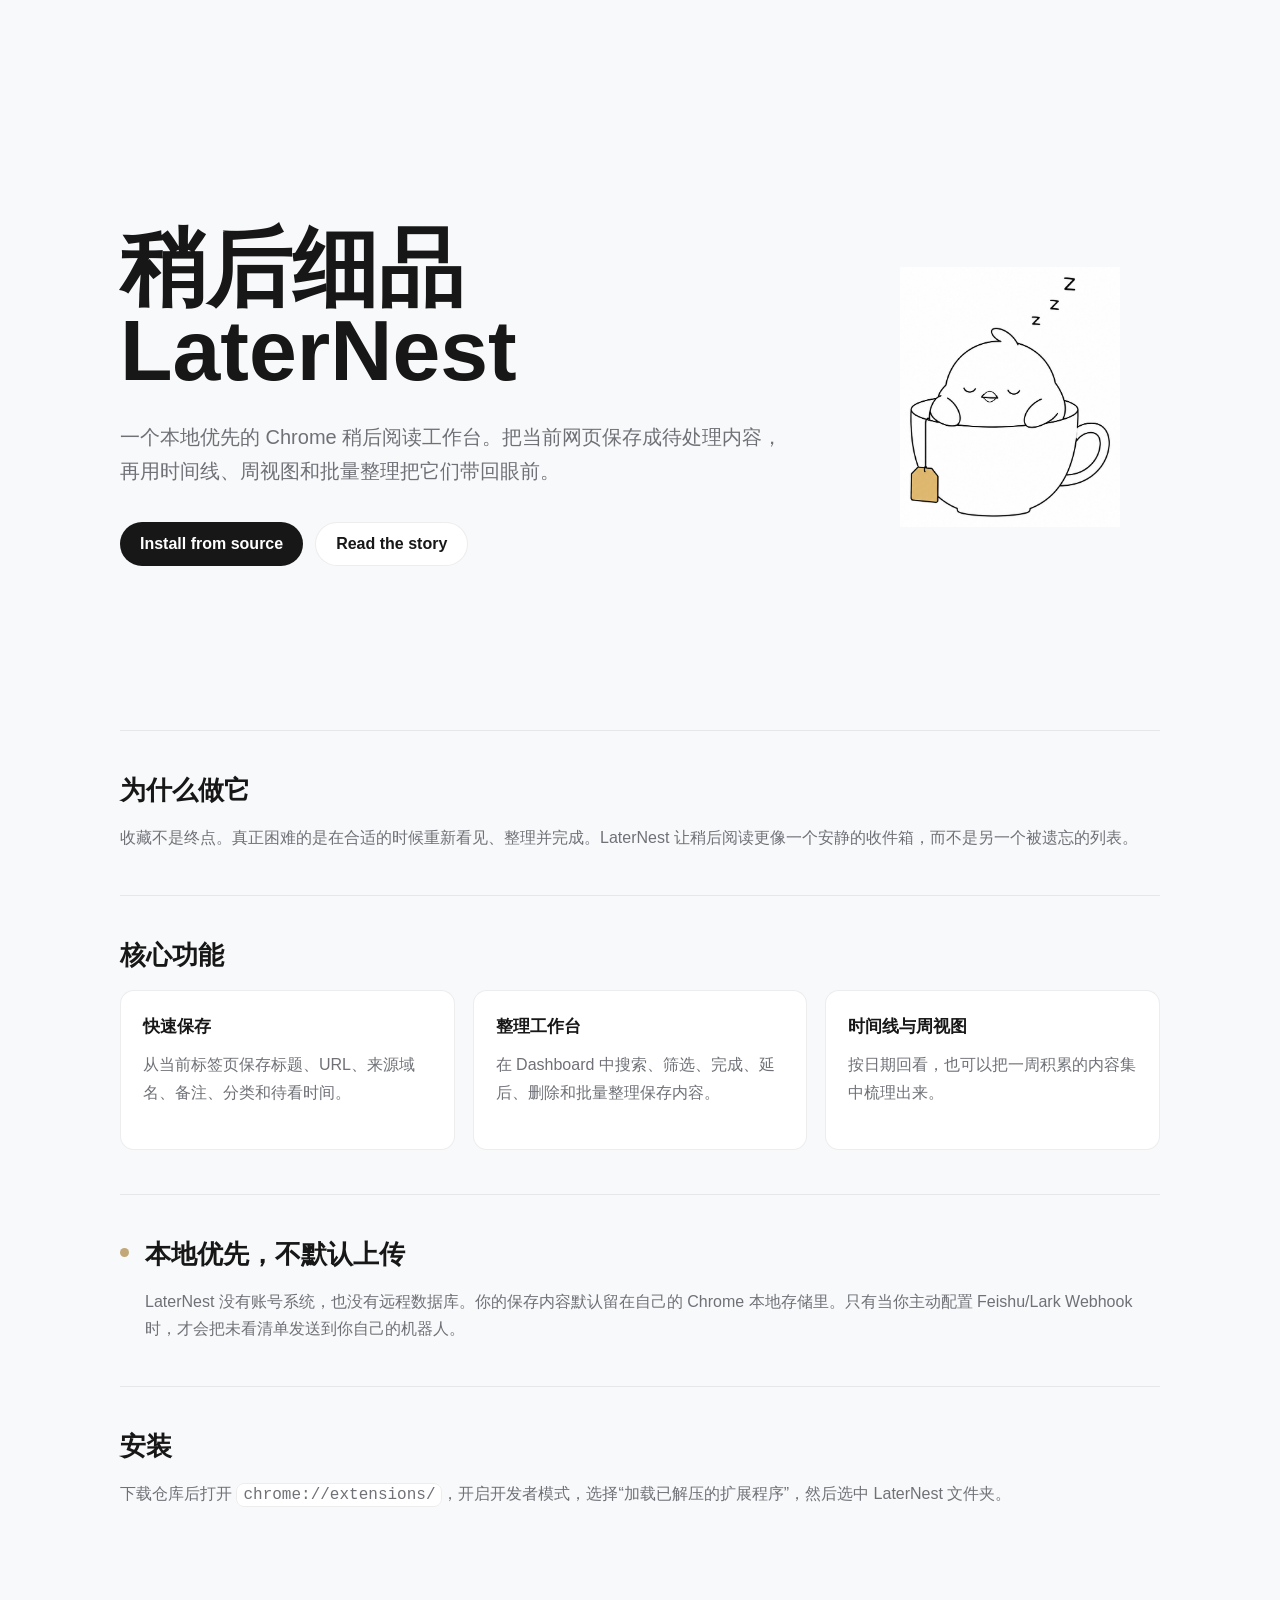
==== docs/index.html @ bf39b500 "Publish LaterNest" ====
<!doctype html>
<html lang="zh-CN">
  <head>
    <meta charset="utf-8">
    <meta name="viewport" content="width=device-width, initial-scale=1">
    <title>LaterNest | 稍后细品</title>
    <style>
      :root {
        --bg: #f8f9fa;
        --surface: #ffffff;
        --ink: #171717;
        --muted: #6f7177;
        --gold: #c2a878;
        --line: rgba(0, 0, 0, 0.07);
      }

      * {
        box-sizing: border-box;
      }

      body {
        margin: 0;
        background: var(--bg);
        color: var(--ink);
        font: 16px/1.7 -apple-system, BlinkMacSystemFont, "Segoe UI", "PingFang SC", sans-serif;
        letter-spacing: 0;
      }

      main {
        width: min(1040px, calc(100% - 40px));
        margin: 0 auto;
        padding: 64px 0 72px;
      }

      .hero {
        display: grid;
        grid-template-columns: minmax(0, 1fr) 300px;
        gap: 56px;
        align-items: center;
        min-height: 74vh;
      }

      .logo {
        width: 220px;
        height: auto;
        display: block;
        margin: 0 auto;
      }

      h1 {
        margin: 0;
        font-size: clamp(44px, 7vw, 86px);
        line-height: 0.95;
        letter-spacing: 0;
      }

      .lead {
        max-width: 680px;
        margin: 28px 0 0;
        color: var(--muted);
        font-size: 20px;
      }

      .actions {
        display: flex;
        flex-wrap: wrap;
        gap: 12px;
        margin-top: 34px;
      }

      a.button {
        display: inline-flex;
        align-items: center;
        justify-content: center;
        min-height: 44px;
        border-radius: 999px;
        padding: 0 20px;
        background: var(--ink);
        color: #fff;
        font-weight: 750;
        text-decoration: none;
      }

      a.button.secondary {
        border: 1px solid var(--line);
        background: var(--surface);
        color: var(--ink);
      }

      .section {
        border-top: 1px solid var(--line);
        padding: 44px 0;
      }

      h2 {
        margin: 0 0 18px;
        font-size: 26px;
        line-height: 1.2;
      }

      .grid {
        display: grid;
        grid-template-columns: repeat(3, minmax(0, 1fr));
        gap: 18px;
      }

      .feature {
        min-height: 160px;
        border: 1px solid var(--line);
        border-radius: 14px;
        background: var(--surface);
        padding: 22px;
      }

      .feature strong {
        display: block;
        margin-bottom: 10px;
        font-size: 17px;
      }

      .feature p,
      .section p {
        margin: 0;
        color: var(--muted);
      }

      .privacy {
        display: grid;
        grid-template-columns: 9px minmax(0, 1fr);
        gap: 16px;
      }

      .dot {
        width: 9px;
        height: 9px;
        border-radius: 50%;
        background: var(--gold);
        margin-top: 9px;
      }

      code {
        border: 1px solid var(--line);
        border-radius: 8px;
        background: var(--surface);
        padding: 2px 6px;
      }

      @media (max-width: 760px) {
        main {
          width: min(100% - 28px, 1040px);
          padding-top: 36px;
        }

        .hero,
        .grid {
          grid-template-columns: 1fr;
        }

        .hero {
          min-height: auto;
          gap: 30px;
        }

        .logo {
          width: 150px;
          margin: 0;
        }
      }
    </style>
  </head>
  <body>
    <main>
      <section class="hero">
        <div>
          <h1>稍后细品<br>LaterNest</h1>
          <p class="lead">一个本地优先的 Chrome 稍后阅读工作台。把当前网页保存成待处理内容，再用时间线、周视图和批量整理把它们带回眼前。</p>
          <div class="actions">
            <a class="button" href="#install">Install from source</a>
            <a class="button secondary" href="product-introduction.md">Read the story</a>
          </div>
        </div>
        <img class="logo" src="assets/laternest-logo.png" alt="LaterNest logo">
      </section>

      <section class="section" id="install">
        <h2>为什么做它</h2>
        <p>收藏不是终点。真正困难的是在合适的时候重新看见、整理并完成。LaterNest 让稍后阅读更像一个安静的收件箱，而不是另一个被遗忘的列表。</p>
      </section>

      <section class="section">
        <h2>核心功能</h2>
        <div class="grid">
          <article class="feature">
            <strong>快速保存</strong>
            <p>从当前标签页保存标题、URL、来源域名、备注、分类和待看时间。</p>
          </article>
          <article class="feature">
            <strong>整理工作台</strong>
            <p>在 Dashboard 中搜索、筛选、完成、延后、删除和批量整理保存内容。</p>
          </article>
          <article class="feature">
            <strong>时间线与周视图</strong>
            <p>按日期回看，也可以把一周积累的内容集中梳理出来。</p>
          </article>
        </div>
      </section>

      <section class="section privacy">
        <span class="dot" aria-hidden="true"></span>
        <div>
          <h2>本地优先，不默认上传</h2>
          <p>LaterNest 没有账号系统，也没有远程数据库。你的保存内容默认留在自己的 Chrome 本地存储里。只有当你主动配置 Feishu/Lark Webhook 时，才会把未看清单发送到你自己的机器人。</p>
        </div>
      </section>

      <section class="section">
        <h2>安装</h2>
        <p>下载仓库后打开 <code>chrome://extensions/</code>，开启开发者模式，选择“加载已解压的扩展程序”，然后选中 LaterNest 文件夹。</p>
      </section>
    </main>
  </body>
</html>
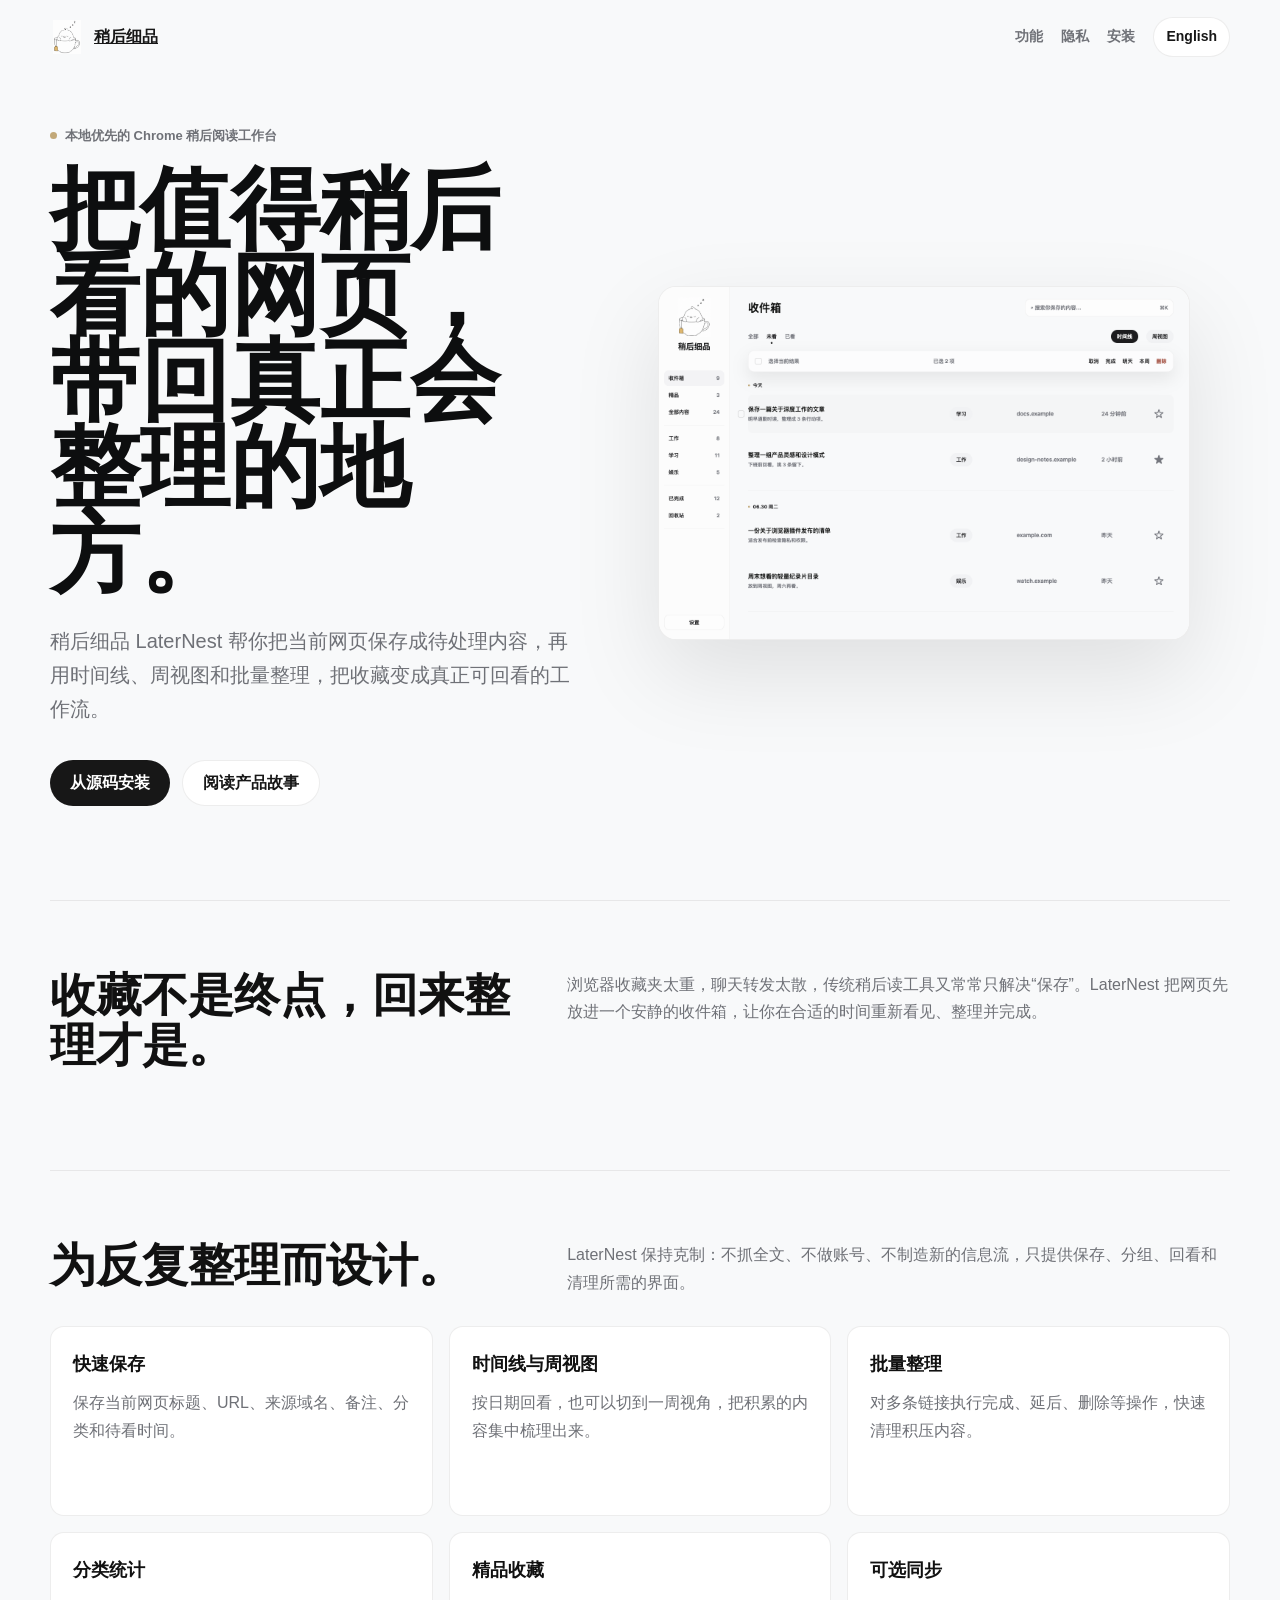
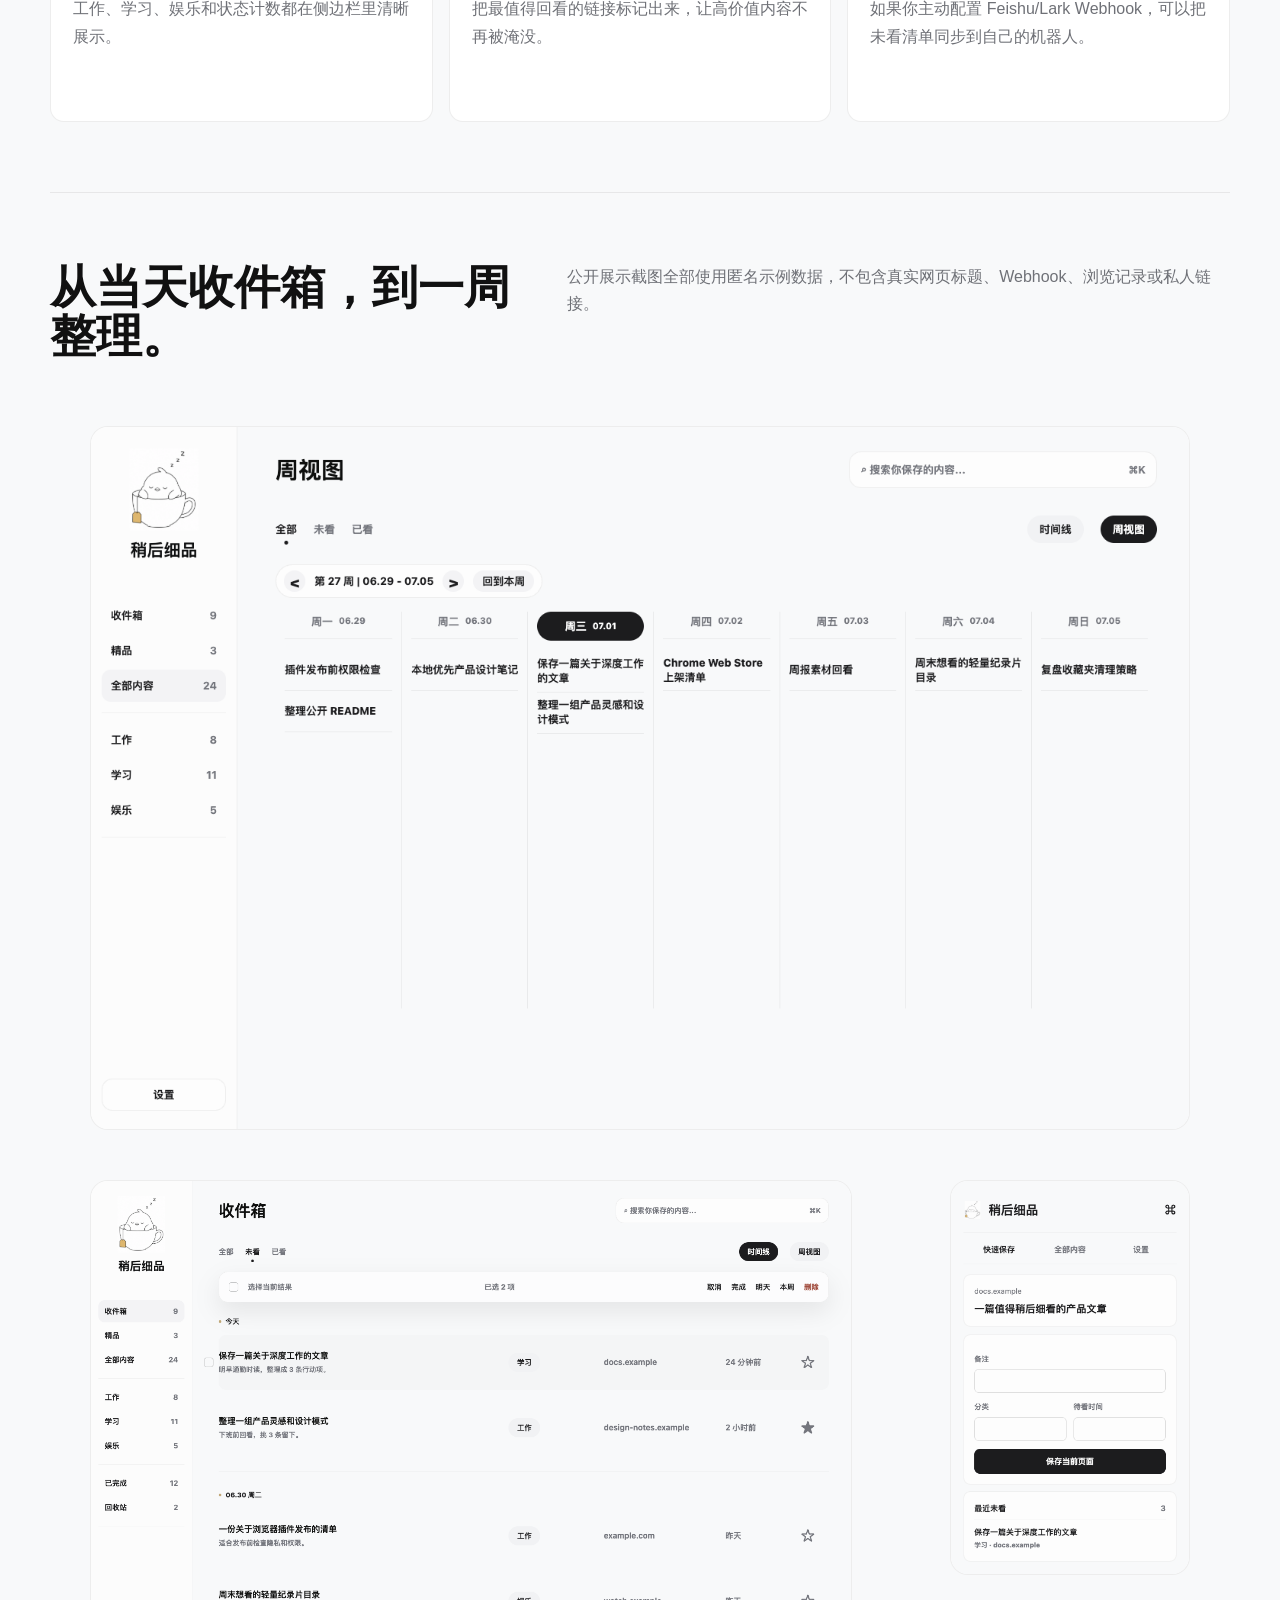
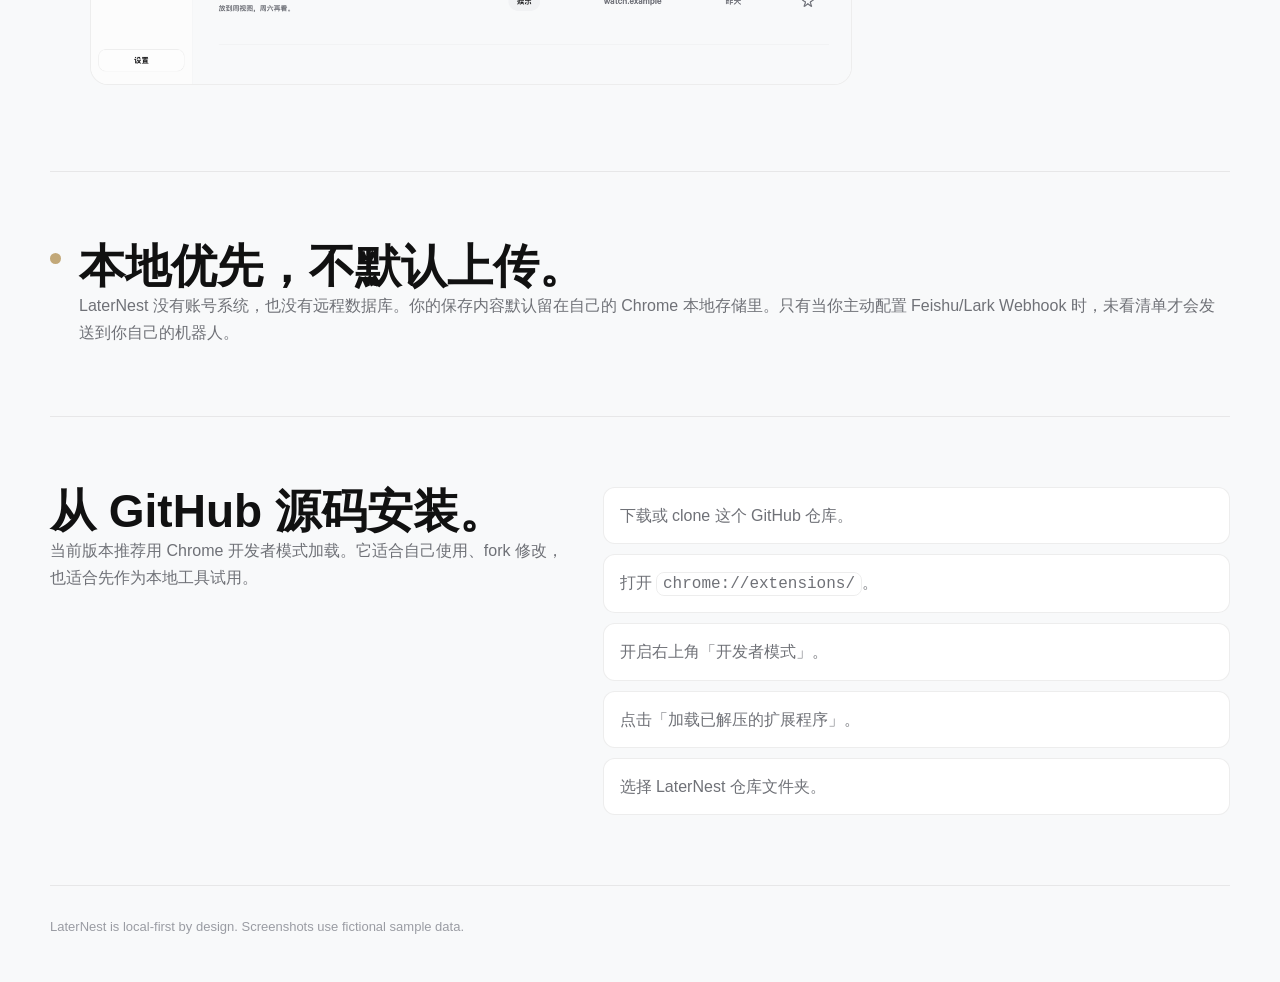
==== commit 0be4984d: "Rename visible brand to Chinese" ====
--- a/docs/index.html
+++ b/docs/index.html
@@ -3,19 +3,25 @@
   <head>
     <meta charset="utf-8">
     <meta name="viewport" content="width=device-width, initial-scale=1">
-    <title>LaterNest | 稍后细品</title>
+    <title>稍后细品 LaterNest | 本地优先的网页稍后阅读工作台</title>
     <style>
       :root {
         --bg: #f8f9fa;
         --surface: #ffffff;
         --ink: #171717;
         --muted: #6f7177;
+        --faint: #9a9ca3;
         --gold: #c2a878;
         --line: rgba(0, 0, 0, 0.07);
+        --soft: #f1f2f4;
       }
 
       * {
         box-sizing: border-box;
+      }
+
+      html {
+        scroll-behavior: smooth;
       }
 
       body {
@@ -26,36 +32,93 @@
         letter-spacing: 0;
       }
 
-      main {
-        width: min(1040px, calc(100% - 40px));
+      a {
+        color: inherit;
+      }
+
+      .page {
+        width: min(1180px, calc(100% - 40px));
         margin: 0 auto;
-        padding: 64px 0 72px;
+      }
+
+      .topbar {
+        display: flex;
+        align-items: center;
+        justify-content: space-between;
+        min-height: 74px;
+      }
+
+      .brand {
+        display: inline-flex;
+        align-items: center;
+        gap: 10px;
+        font-weight: 850;
+      }
+
+      .brand img {
+        width: 34px;
+        height: 34px;
+        object-fit: contain;
+      }
+
+      .nav {
+        display: inline-flex;
+        align-items: center;
+        gap: 18px;
+        color: var(--muted);
+        font-size: 14px;
+        font-weight: 750;
+      }
+
+      .nav a {
+        text-decoration: none;
+      }
+
+      .lang {
+        border: 1px solid var(--line);
+        border-radius: 999px;
+        background: var(--surface);
+        padding: 7px 12px;
+        color: var(--ink);
       }
 
       .hero {
         display: grid;
-        grid-template-columns: minmax(0, 1fr) 300px;
-        gap: 56px;
-        align-items: center;
-        min-height: 74vh;
-      }
-
-      .logo {
-        width: 220px;
-        height: auto;
-        display: block;
-        margin: 0 auto;
+        grid-template-columns: minmax(0, 0.92fr) minmax(360px, 1.08fr);
+        gap: 46px;
+        align-items: center;
+        min-height: calc(100vh - 74px);
+        padding: 24px 0 72px;
+      }
+
+      .eyebrow {
+        display: inline-flex;
+        align-items: center;
+        gap: 8px;
+        color: var(--muted);
+        font-size: 13px;
+        font-weight: 800;
+      }
+
+      .eyebrow::before {
+        content: "";
+        width: 7px;
+        height: 7px;
+        border-radius: 50%;
+        background: var(--gold);
       }
 
       h1 {
-        margin: 0;
-        font-size: clamp(44px, 7vw, 86px);
-        line-height: 0.95;
+        max-width: 720px;
+        margin: 18px 0 0;
+        color: #0d0e0f;
+        font-size: clamp(46px, 7vw, 92px);
+        line-height: 0.96;
         letter-spacing: 0;
       }
 
       .lead {
-        max-width: 680px;
+        max-width: 640px;
         margin: 28px 0 0;
         color: var(--muted);
         font-size: 20px;
@@ -68,44 +131,74 @@
         margin-top: 34px;
       }
 
-      a.button {
+      .button {
         display: inline-flex;
         align-items: center;
         justify-content: center;
-        min-height: 44px;
+        min-height: 46px;
         border-radius: 999px;
         padding: 0 20px;
         background: var(--ink);
         color: #fff;
-        font-weight: 750;
+        font-weight: 800;
         text-decoration: none;
       }
 
-      a.button.secondary {
+      .button.secondary {
         border: 1px solid var(--line);
         background: var(--surface);
         color: var(--ink);
+      }
+
+      .hero-shot {
+        overflow: hidden;
+        border: 1px solid var(--line);
+        border-radius: 18px;
+        background: var(--surface);
+        box-shadow: 0 34px 90px rgba(0, 0, 0, 0.1);
+      }
+
+      .hero-shot img {
+        display: block;
+        width: 100%;
       }
 
       .section {
         border-top: 1px solid var(--line);
-        padding: 44px 0;
+        padding: 70px 0;
+      }
+
+      .section-header {
+        display: grid;
+        grid-template-columns: minmax(0, 0.72fr) minmax(0, 1fr);
+        gap: 40px;
+        margin-bottom: 30px;
       }
 
       h2 {
-        margin: 0 0 18px;
-        font-size: 26px;
-        line-height: 1.2;
-      }
-
-      .grid {
+        margin: 0;
+        color: #111;
+        font-size: clamp(28px, 4vw, 46px);
+        line-height: 1.08;
+        letter-spacing: 0;
+      }
+
+      .section-header p,
+      .feature p,
+      .privacy p,
+      .install p {
+        margin: 0;
+        color: var(--muted);
+      }
+
+      .feature-grid {
         display: grid;
         grid-template-columns: repeat(3, minmax(0, 1fr));
-        gap: 18px;
+        gap: 16px;
       }
 
       .feature {
-        min-height: 160px;
+        min-height: 190px;
         border: 1px solid var(--line);
         border-radius: 14px;
         background: var(--surface);
@@ -115,27 +208,69 @@
       .feature strong {
         display: block;
         margin-bottom: 10px;
-        font-size: 17px;
-      }
-
-      .feature p,
-      .section p {
-        margin: 0;
-        color: var(--muted);
+        color: #111;
+        font-size: 18px;
+      }
+
+      .showcase {
+        display: grid;
+        gap: 18px;
+      }
+
+      .screenshot {
+        overflow: hidden;
+        border: 1px solid var(--line);
+        border-radius: 18px;
+        background: var(--surface);
+      }
+
+      .screenshot img {
+        display: block;
+        width: 100%;
+      }
+
+      .screenshot-row {
+        display: grid;
+        grid-template-columns: 1fr 0.38fr;
+        gap: 18px;
+        align-items: start;
       }
 
       .privacy {
         display: grid;
-        grid-template-columns: 9px minmax(0, 1fr);
-        gap: 16px;
-      }
-
-      .dot {
-        width: 9px;
-        height: 9px;
+        grid-template-columns: 11px minmax(0, 1fr);
+        gap: 18px;
+      }
+
+      .privacy-dot {
+        width: 11px;
+        height: 11px;
         border-radius: 50%;
         background: var(--gold);
-        margin-top: 9px;
+        margin-top: 11px;
+      }
+
+      .install {
+        display: grid;
+        grid-template-columns: minmax(0, 0.82fr) minmax(0, 1fr);
+        gap: 38px;
+        align-items: start;
+      }
+
+      .steps {
+        display: grid;
+        gap: 10px;
+        margin: 0;
+        padding: 0;
+        list-style: none;
+      }
+
+      .steps li {
+        border: 1px solid var(--line);
+        border-radius: 12px;
+        background: var(--surface);
+        padding: 14px 16px;
+        color: var(--muted);
       }
 
       code {
@@ -145,78 +280,156 @@
         padding: 2px 6px;
       }
 
-      @media (max-width: 760px) {
-        main {
-          width: min(100% - 28px, 1040px);
-          padding-top: 36px;
+      footer {
+        border-top: 1px solid var(--line);
+        color: var(--faint);
+        padding: 30px 0 46px;
+        font-size: 13px;
+      }
+
+      @media (max-width: 860px) {
+        .page {
+          width: min(100% - 28px, 1180px);
         }
 
+        .nav {
+          gap: 10px;
+        }
+
         .hero,
-        .grid {
+        .section-header,
+        .feature-grid,
+        .screenshot-row,
+        .install {
           grid-template-columns: 1fr;
         }
 
         .hero {
           min-height: auto;
-          gap: 30px;
+          padding-top: 26px;
         }
 
-        .logo {
-          width: 150px;
-          margin: 0;
+        .section {
+          padding: 48px 0;
         }
       }
     </style>
   </head>
   <body>
-    <main>
-      <section class="hero">
-        <div>
-          <h1>稍后细品<br>LaterNest</h1>
-          <p class="lead">一个本地优先的 Chrome 稍后阅读工作台。把当前网页保存成待处理内容，再用时间线、周视图和批量整理把它们带回眼前。</p>
-          <div class="actions">
-            <a class="button" href="#install">Install from source</a>
-            <a class="button secondary" href="product-introduction.md">Read the story</a>
-          </div>
-        </div>
-        <img class="logo" src="assets/laternest-logo.png" alt="LaterNest logo">
-      </section>
-
-      <section class="section" id="install">
-        <h2>为什么做它</h2>
-        <p>收藏不是终点。真正困难的是在合适的时候重新看见、整理并完成。LaterNest 让稍后阅读更像一个安静的收件箱，而不是另一个被遗忘的列表。</p>
-      </section>
-
-      <section class="section">
-        <h2>核心功能</h2>
-        <div class="grid">
-          <article class="feature">
-            <strong>快速保存</strong>
-            <p>从当前标签页保存标题、URL、来源域名、备注、分类和待看时间。</p>
-          </article>
-          <article class="feature">
-            <strong>整理工作台</strong>
-            <p>在 Dashboard 中搜索、筛选、完成、延后、删除和批量整理保存内容。</p>
-          </article>
-          <article class="feature">
-            <strong>时间线与周视图</strong>
-            <p>按日期回看，也可以把一周积累的内容集中梳理出来。</p>
-          </article>
-        </div>
-      </section>
-
-      <section class="section privacy">
-        <span class="dot" aria-hidden="true"></span>
-        <div>
-          <h2>本地优先，不默认上传</h2>
-          <p>LaterNest 没有账号系统，也没有远程数据库。你的保存内容默认留在自己的 Chrome 本地存储里。只有当你主动配置 Feishu/Lark Webhook 时，才会把未看清单发送到你自己的机器人。</p>
-        </div>
-      </section>
-
-      <section class="section">
-        <h2>安装</h2>
-        <p>下载仓库后打开 <code>chrome://extensions/</code>，开启开发者模式，选择“加载已解压的扩展程序”，然后选中 LaterNest 文件夹。</p>
-      </section>
-    </main>
+    <div class="page">
+      <header class="topbar">
+        <a class="brand" href="#">
+          <img src="assets/laternest-logo.png" alt="">
+          <span>稍后细品</span>
+        </a>
+        <nav class="nav" aria-label="页面导航">
+          <a href="#features">功能</a>
+          <a href="#privacy">隐私</a>
+          <a href="#install">安装</a>
+          <a class="lang" href="en.html">English</a>
+        </nav>
+      </header>
+
+      <main>
+        <section class="hero">
+          <div>
+            <span class="eyebrow">本地优先的 Chrome 稍后阅读工作台</span>
+            <h1>把值得稍后看的网页，带回真正会整理的地方。</h1>
+            <p class="lead">稍后细品 LaterNest 帮你把当前网页保存成待处理内容，再用时间线、周视图和批量整理，把收藏变成真正可回看的工作流。</p>
+            <div class="actions">
+              <a class="button" href="#install">从源码安装</a>
+              <a class="button secondary" href="product-introduction.md">阅读产品故事</a>
+            </div>
+          </div>
+          <figure class="hero-shot">
+            <img src="assets/screenshot-dashboard-timeline.png" alt="LaterNest 时间线视图截图">
+          </figure>
+        </section>
+
+        <section class="section">
+          <div class="section-header">
+            <h2>收藏不是终点，回来整理才是。</h2>
+            <p>浏览器收藏夹太重，聊天转发太散，传统稍后读工具又常常只解决“保存”。LaterNest 把网页先放进一个安静的收件箱，让你在合适的时间重新看见、整理并完成。</p>
+          </div>
+        </section>
+
+        <section class="section" id="features">
+          <div class="section-header">
+            <h2>为反复整理而设计。</h2>
+            <p>LaterNest 保持克制：不抓全文、不做账号、不制造新的信息流，只提供保存、分组、回看和清理所需的界面。</p>
+          </div>
+          <div class="feature-grid">
+            <article class="feature">
+              <strong>快速保存</strong>
+              <p>保存当前网页标题、URL、来源域名、备注、分类和待看时间。</p>
+            </article>
+            <article class="feature">
+              <strong>时间线与周视图</strong>
+              <p>按日期回看，也可以切到一周视角，把积累的内容集中梳理出来。</p>
+            </article>
+            <article class="feature">
+              <strong>批量整理</strong>
+              <p>对多条链接执行完成、延后、删除等操作，快速清理积压内容。</p>
+            </article>
+            <article class="feature">
+              <strong>分类统计</strong>
+              <p>工作、学习、娱乐和状态计数都在侧边栏里清晰展示。</p>
+            </article>
+            <article class="feature">
+              <strong>精品收藏</strong>
+              <p>把最值得回看的链接标记出来，让高价值内容不再被淹没。</p>
+            </article>
+            <article class="feature">
+              <strong>可选同步</strong>
+              <p>如果你主动配置 Feishu/Lark Webhook，可以把未看清单同步到自己的机器人。</p>
+            </article>
+          </div>
+        </section>
+
+        <section class="section showcase">
+          <div class="section-header">
+            <h2>从当天收件箱，到一周整理。</h2>
+            <p>公开展示截图全部使用匿名示例数据，不包含真实网页标题、Webhook、浏览记录或私人链接。</p>
+          </div>
+          <figure class="screenshot">
+            <img src="assets/screenshot-dashboard-week.png" alt="LaterNest 周视图截图">
+          </figure>
+          <div class="screenshot-row">
+            <figure class="screenshot">
+              <img src="assets/screenshot-dashboard-timeline.png" alt="LaterNest 时间线截图">
+            </figure>
+            <figure class="screenshot">
+              <img src="assets/screenshot-popup.png" alt="LaterNest 弹窗截图">
+            </figure>
+          </div>
+        </section>
+
+        <section class="section privacy" id="privacy">
+          <span class="privacy-dot" aria-hidden="true"></span>
+          <div>
+            <h2>本地优先，不默认上传。</h2>
+            <p>LaterNest 没有账号系统，也没有远程数据库。你的保存内容默认留在自己的 Chrome 本地存储里。只有当你主动配置 Feishu/Lark Webhook 时，未看清单才会发送到你自己的机器人。</p>
+          </div>
+        </section>
+
+        <section class="section install" id="install">
+          <div>
+            <h2>从 GitHub 源码安装。</h2>
+            <p>当前版本推荐用 Chrome 开发者模式加载。它适合自己使用、fork 修改，也适合先作为本地工具试用。</p>
+          </div>
+          <ol class="steps">
+            <li>下载或 clone 这个 GitHub 仓库。</li>
+            <li>打开 <code>chrome://extensions/</code>。</li>
+            <li>开启右上角「开发者模式」。</li>
+            <li>点击「加载已解压的扩展程序」。</li>
+            <li>选择 LaterNest 仓库文件夹。</li>
+          </ol>
+        </section>
+      </main>
+
+      <footer>
+        LaterNest is local-first by design. Screenshots use fictional sample data.
+      </footer>
+    </div>
   </body>
 </html>
